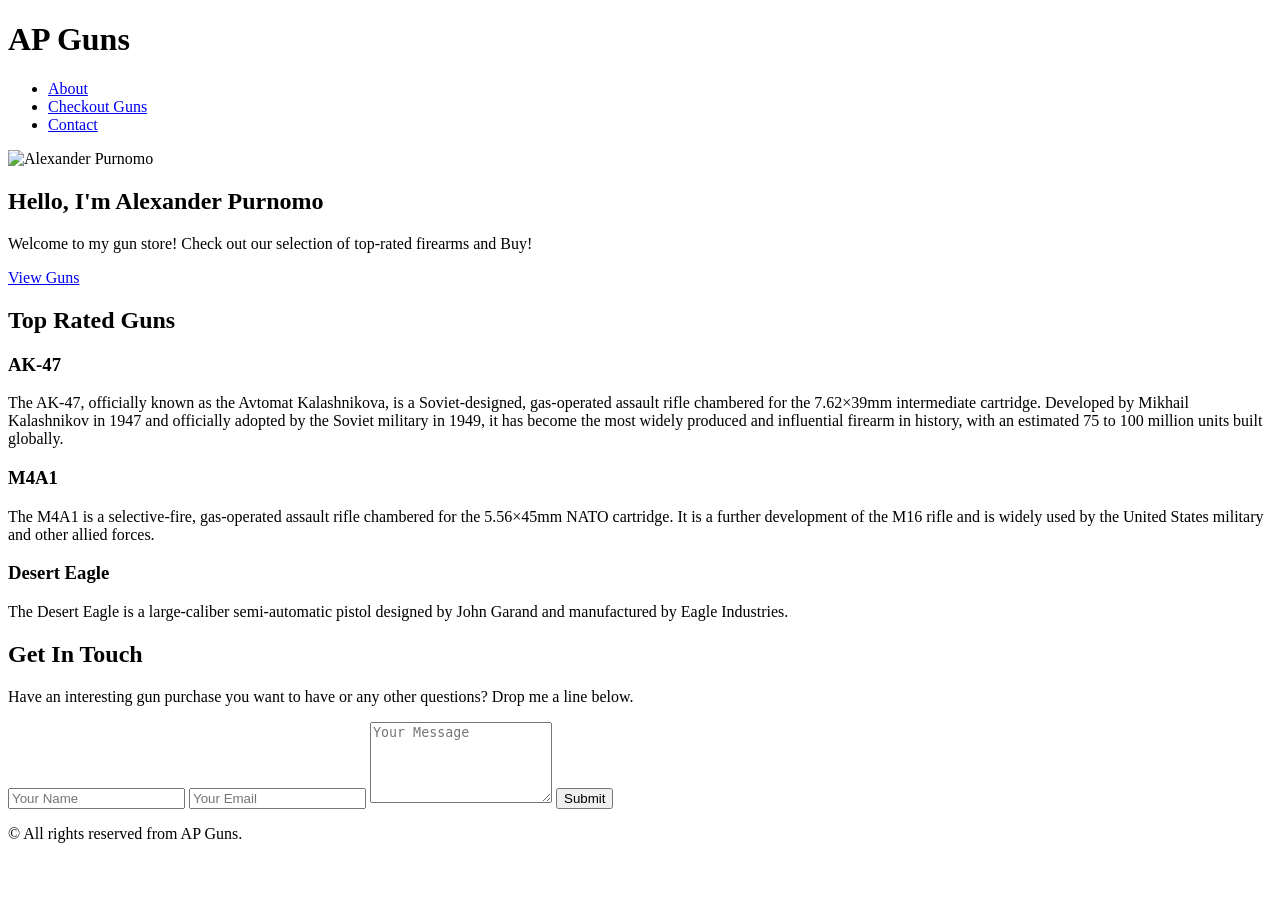
==== index.html @ 07946437 "FirstCommit" ====
<!DOCTYPE html>
<html lang="en">
<head>
    <meta charset="UTF-8">
    <meta name="viewport" content="width=device-width, initial-scale=1.0">
    <title>APGuns.com</title>
    <link rel="stylesheet" href="PW.css">
</head>
<body>

    <!-- Header & Navigation -->
    <header>
        <div class="container">
            <h1 class="logo">AP Guns</h1>
            <nav>
                <ul>
                    <li><a href="#about">About</a></li>
                    <li><a href="#projects">Checkout Guns</a></li>
                    <li><a href="#contact">Contact</a></li>
                </ul>
            </nav>
        </div>
    </header>

    <!-- Hero / About Section -->
    <section id="about" class="hero-section">
        <div class="container hero-content">
            <img src="ColtM4A1.png" alt="Alexander Purnomo">
            <h2>Hello, I'm Alexander Purnomo</h2>
            <p>Welcome to my gun store! Check out our selection of top-rated firearms and Buy!</p>
            <a href="#projects" class="btn">View Guns</a>
        </div>
    </section>

    <!-- Projects Section -->
    <section id="projects" class="projects-section">
        <div class="container">
            <h2>Top Rated Guns</h2>
            <div class="projects-grid">
                <div class="project-card">
                    <h3>AK-47</h3>
                    <p>The AK-47, officially known as the Avtomat Kalashnikova, is a Soviet-designed, gas-operated assault rifle chambered for the 7.62×39mm intermediate cartridge. Developed by Mikhail Kalashnikov in 1947 and officially adopted by the Soviet military in 1949, it has become the most widely produced and influential firearm in history, with an estimated 75 to 100 million units built globally.</p>
                </div>
                <div class="project-card">
                    <h3>M4A1</h3>
                    <p>The M4A1 is a selective-fire, gas-operated assault rifle chambered for the 5.56×45mm NATO cartridge. It is a further development of the M16 rifle and is widely used by the United States military and other allied forces.</p>
                </div>
                <div class="project-card">
                    <h3>Desert Eagle</h3>
                    <p>The Desert Eagle is a large-caliber semi-automatic pistol designed by John Garand and manufactured by Eagle Industries.</p>
                </div>
            </div>
        </div>
    </section>

    <!-- Contact Section -->
    <section id="contact" class="contact-section">
        <div class="container">
            <h2>Get In Touch</h2>
            <p>Have an interesting gun purchase you want to have or any other questions? Drop me a line below.</p>
            <form class="contact-form">
                <input type="text" placeholder="Your Name" required>
                <input type="email" placeholder="Your Email" required>
                <textarea placeholder="Your Message" rows="5" required></textarea>
                <button type="submit" class="btn">Submit</button>
            </form>
        </div>
    </section>

    <!-- Footer -->
    <footer>
        <div class="container">
            <p>&copy; All rights reserved from AP Guns.</p>
        </div>
    </footer>

</body>
</html>
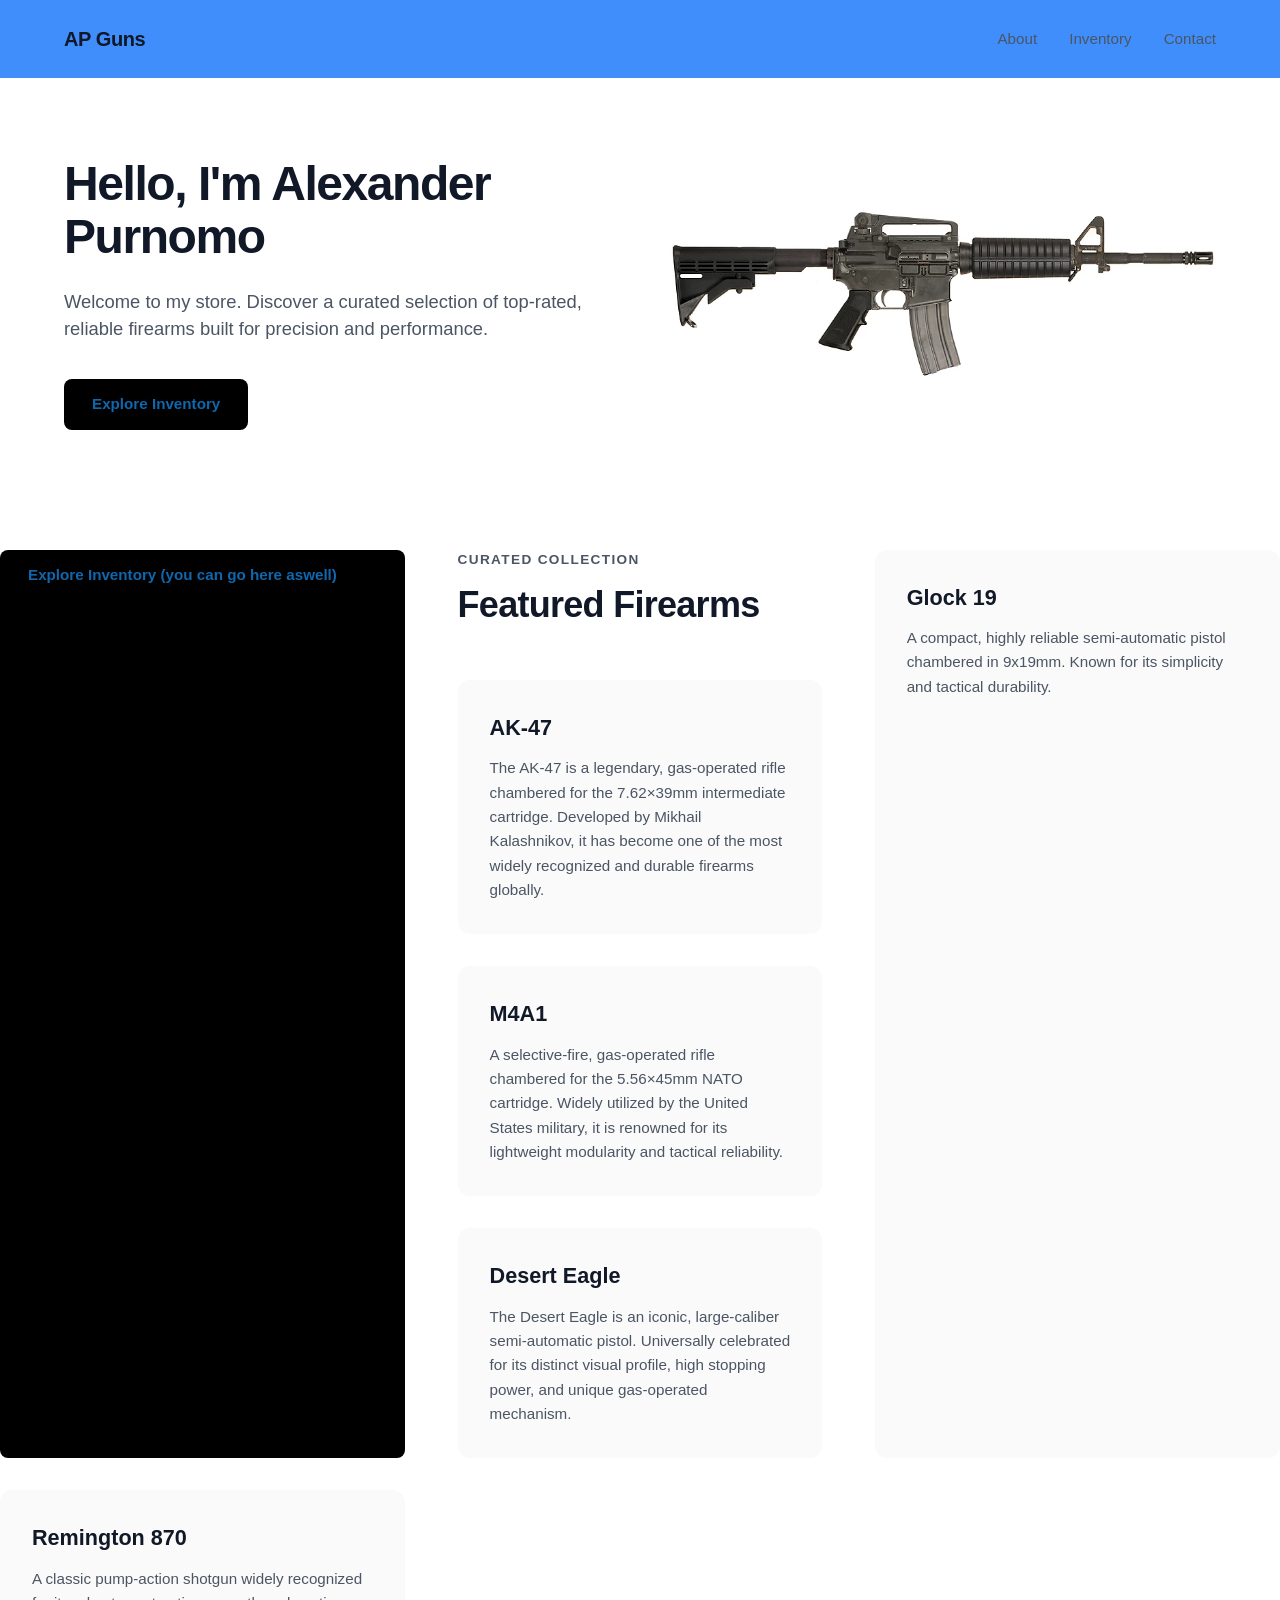
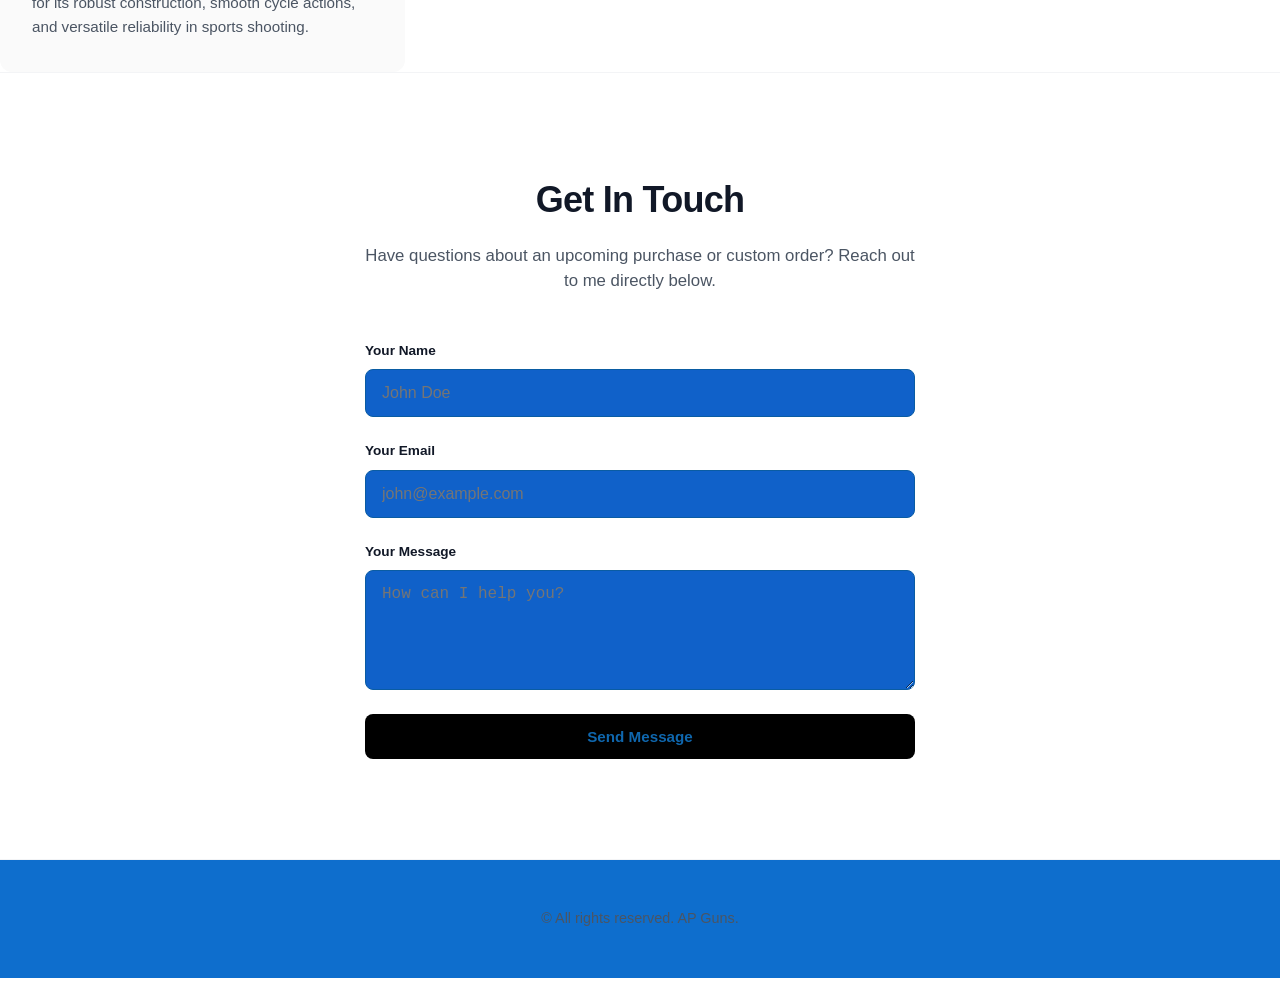
==== commit 85e3934f: "FirstCommit" ====
--- a/index.html
+++ b/index.html
@@ -3,20 +3,21 @@
 <head>
     <meta charset="UTF-8">
     <meta name="viewport" content="width=device-width, initial-scale=1.0">
-    <title>APGuns.com</title>
-    <link rel="stylesheet" href="PW.css">
+    <title>Our Inventory</title>
+    <!-- Both files link to the exact same style sheet -->
+    <link rel="stylesheet" href="style.css"> 
 </head>
 <body>
 
-    <!-- Header & Navigation -->
+    <!-- Navigation -->
     <header>
-        <div class="container">
-            <h1 class="logo">AP Guns</h1>
+        <div class="container header-flex">
+            <a href="#" class="logo">AP Guns</a>
             <nav>
-                <ul>
-                    <li><a href="#about">About</a></li>
-                    <li><a href="#projects">Checkout Guns</a></li>
-                    <li><a href="#contact">Contact</a></li>
+                <ul class="nav-links">
+                    <li><a href="about.html">About</a></li>
+                    <li><a href="inventory.html">Inventory</a></li>
+                    <li><a href="contact.html">Contact</a></li>
                 </ul>
             </nav>
         </div>
@@ -24,45 +25,92 @@
 
     <!-- Hero / About Section -->
     <section id="about" class="hero-section">
-        <div class="container hero-content">
-            <img src="ColtM4A1.png" alt="Alexander Purnomo">
-            <h2>Hello, I'm Alexander Purnomo</h2>
-            <p>Welcome to my gun store! Check out our selection of top-rated firearms and Buy!</p>
-            <a href="#projects" class="btn">View Guns</a>
-        </div>
-    </section>
-
-    <!-- Projects Section -->
-    <section id="projects" class="projects-section">
-        <div class="container">
-            <h2>Top Rated Guns</h2>
-            <div class="projects-grid">
-                <div class="project-card">
-                    <h3>AK-47</h3>
-                    <p>The AK-47, officially known as the Avtomat Kalashnikova, is a Soviet-designed, gas-operated assault rifle chambered for the 7.62×39mm intermediate cartridge. Developed by Mikhail Kalashnikov in 1947 and officially adopted by the Soviet military in 1949, it has become the most widely produced and influential firearm in history, with an estimated 75 to 100 million units built globally.</p>
-                </div>
-                <div class="project-card">
-                    <h3>M4A1</h3>
-                    <p>The M4A1 is a selective-fire, gas-operated assault rifle chambered for the 5.56×45mm NATO cartridge. It is a further development of the M16 rifle and is widely used by the United States military and other allied forces.</p>
-                </div>
-                <div class="project-card">
-                    <h3>Desert Eagle</h3>
-                    <p>The Desert Eagle is a large-caliber semi-automatic pistol designed by John Garand and manufactured by Eagle Industries.</p>
-                </div>
+        <div class="container hero-grid">
+            <div class="hero-text">
+                <h2>Hello, I'm Alexander Purnomo</h2>
+                <p>Welcome to my store. Discover a curated selection of top-rated, reliable firearms built for precision and performance.</p>
+                <a href="inventory.html" class="btn">Explore Inventory</a>
+            </div>
+            <div class="hero-image-wrapper">
+                <img src="ColtM4A1.webp" alt="Featured Firearm M4A1" class="hero-img">
             </div>
         </div>
     </section>
 
+<div class="inventory-grid">
+
+    <!-- Inside index.html - Hero Section -->
+     <a href="inventory.html" class="btn">Explore Inventory (you can go here aswell)</a>
+        <div class="container">
+            <p class="section-subtitle">Curated Collection</p>
+            <h2 class="section-title">Featured Firearms</h2>
+            
+            <div class="inventory-grid">
+                <article class="item-card">
+                    <div class="item-details">
+                        <h3>AK-47</h3>
+                        <p>The AK-47 is a legendary, gas-operated rifle chambered for the 7.62×39mm intermediate cartridge. Developed by Mikhail Kalashnikov, it has become one of the most widely recognized and durable firearms globally.</p>
+                    </div>
+                </article>
+
+                <article class="item-card">
+                    <div class="item-details">
+                        <h3>M4A1</h3>
+                        <p>A selective-fire, gas-operated rifle chambered for the 5.56×45mm NATO cartridge. Widely utilized by the United States military, it is renowned for its lightweight modularity and tactical reliability.</p>
+                    </div>
+                </article>
+
+                <article class="item-card">
+                    <div class="item-details">
+                        <h3>Desert Eagle</h3>
+                        <p>The Desert Eagle is an iconic, large-caliber semi-automatic pistol. Universally celebrated for its distinct visual profile, high stopping power, and unique gas-operated mechanism.</p>
+                    </div>
+                </article>
+            </div>
+        </div>
+    </section>
+    
+    <!-- 4. NEW PRODUCT: Glock 19 Card -->
+            <article class="item-card">
+                <div class="item-details">
+                    <h3>Glock 19</h3>
+                    <p>A compact, highly reliable semi-automatic pistol chambered in 9x19mm. Known for its simplicity and tactical durability.</p>
+                </div>
+            </article>
+
+            <!-- 5. NEW PRODUCT: Remington 870 Card -->
+            <article class="item-card">
+                <div class="item-details">
+                    <h3>Remington 870</h3>
+                    <p>A classic pump-action shotgun widely recognized for its robust construction, smooth cycle actions, and versatile reliability in sports shooting.</p>
+                </div>
+            </article>
+        </div>
+    </div>
+</section>
+
+
+
     <!-- Contact Section -->
     <section id="contact" class="contact-section">
-        <div class="container">
-            <h2>Get In Touch</h2>
-            <p>Have an interesting gun purchase you want to have or any other questions? Drop me a line below.</p>
+        <div class="container small-container">
+            <h2 class="section-title text-center">Get In Touch</h2>
+            <p class="section-desc text-center">Have questions about an upcoming purchase or custom order? Reach out to me directly below.</p>
+            
             <form class="contact-form">
-                <input type="text" placeholder="Your Name" required>
-                <input type="email" placeholder="Your Email" required>
-                <textarea placeholder="Your Message" rows="5" required></textarea>
-                <button type="submit" class="btn">Submit</button>
+                <div class="form-group">
+                    <label for="name">Your Name</label>
+                    <input type="text" id="name" placeholder="John Doe" required>
+                </div>
+                <div class="form-group">
+                    <label for="email">Your Email</label>
+                    <input type="email" id="email" placeholder="john@example.com" required>
+                </div>
+                <div class="form-group">
+                    <label for="message">Your Message</label>
+                    <textarea id="message" rows="5" placeholder="How can I help you?" required></textarea>
+                </div>
+                <button type="submit" class="btn btn-full">Send Message</button>
             </form>
         </div>
     </section>
@@ -70,7 +118,7 @@
     <!-- Footer -->
     <footer>
         <div class="container">
-            <p>&copy; All rights reserved from AP Guns.</p>
+            <p>&copy; All rights reserved. AP Guns.</p>
         </div>
     </footer>
 
--- a/style.css
+++ b/style.css
@@ -0,0 +1,268 @@
+/* Modern Typography & Reset */
+* {
+    margin: 0;
+    padding: 0;
+    box-sizing: border-box;
+}
+
+html {
+    scroll-behavior: smooth;
+}
+
+:root {
+    --bg-color: #ffffff;
+    --text-primary: #111827;
+    --text-secondary: #4b5563;
+    --accent-color: #000000; /* Sophisticated modern black accent */
+    --accent-hover: #2563eb; /* Modern vibrant blue for interaction */
+    --border-subtle: #f3f4f6;
+    --card-bg: #fafafa;
+}
+
+body {
+    font-family: -apple-system, BlinkMacSystemFont, "Segoe UI", Roboto, Helvetica, Arial, sans-serif;
+    color: var(--text-primary);
+    background-color: var(--bg-color);
+    line-height: 1.5;
+    -webkit-font-smoothing: antialiased;
+}
+
+/* Layout Utilities */
+.container {
+    width: 90%;
+    max-width: 1200px;
+    margin: 0 auto;
+}
+
+.small-container {
+    max-width: 550px;
+}
+
+/* Navigation Header */
+header {
+    background: rgba(15, 114, 252, 0.8);
+    backdrop-filter: blur(8px); /* Modern blurred background effect */
+    position: sticky;
+    top: 0;
+    z-index: 100;
+    padding: 24px 0;
+}
+
+.header-flex {
+    display: flex;
+    justify-content: space-between;
+    align-items: center;
+}
+
+.logo {
+    font-size: 1.25rem;
+    font-weight: 700;
+    letter-spacing: -0.02em;
+    text-decoration: none;
+    color: var(--text-primary);
+}
+
+.nav-links {
+    display: flex;
+    list-style: none;
+    gap: 32px;
+}
+
+.nav-links a {
+    text-decoration: none;
+    color: var(--text-secondary);
+    font-size: 0.95rem;
+    font-weight: 500;
+    transition: color 0.2s ease;
+}
+
+.nav-links a:hover {
+    color: var(--accent-hover);
+}
+
+/* Modern Side-by-Side Hero Section */
+.hero-section {
+    padding: 80px 0 120px 0;
+}
+
+.hero-grid {
+    display: grid;
+    grid-template-columns: 1fr 1fr;
+    gap: 60px;
+    align-items: center;
+}
+
+@media (max-width: 768px) {
+    .hero-grid {
+        grid-template-columns: 1fr;
+        text-align: center;
+        gap: 40px;
+    }
+}
+
+.hero-text h2 {
+    font-size: 3rem;
+    font-weight: 800;
+    letter-spacing: -0.03em;
+    line-height: 1.1;
+    margin-bottom: 24px;
+}
+
+.hero-text p {
+    font-size: 1.15rem;
+    color: var(--text-secondary);
+    margin-bottom: 36px;
+}
+
+.hero-image-wrapper {
+    display: flex;
+    justify-content: center;
+}
+
+.hero-img {
+    max-width: 100%;
+    height: auto;
+    border-radius: 12px;
+}
+
+/* Modern Typography Buttons */
+.btn {
+    display: inline-block;
+    background: var(--accent-color);
+    color: #0f67ae;
+    padding: 14px 28px;
+    text-decoration: none;
+    border-radius: 8px;
+    font-weight: 600;
+    font-size: 0.95rem;
+    border: none;
+    cursor: pointer;
+    transition: background-color 0.2s ease, transform 0.1s ease;
+}
+
+.btn:hover {
+    background: var(--accent-hover);
+}
+
+.btn:active {
+    transform: scale(0.98);
+}
+
+.btn-full {
+    width: 100%;
+}
+
+/* Clean Inventory Grid */
+.inventory-section {
+    padding: 100px 0;
+    border-top: 1px solid var(--border-subtle);
+}
+
+.section-subtitle {
+    font-size: 0.85rem;
+    text-transform: uppercase;
+    letter-spacing: 0.1em;
+    font-weight: 700;
+    color: var(--text-secondary);
+    margin-bottom: 8px;
+}
+
+.section-title {
+    font-size: 2.25rem;
+    font-weight: 800;
+    letter-spacing: -0.02em;
+    margin-bottom: 48px;
+}
+
+.inventory-grid {
+    display: grid;
+    grid-template-columns: repeat(auto-fit, minmax(320px, 1fr));
+    gap: 32px;
+}
+
+.item-card {
+    background: var(--card-bg);
+    border-radius: 12px;
+    padding: 32px;
+    transition: transform 0.2s ease;
+}
+
+.item-card:hover {
+    transform: translateY(-4px); /* Interactive lifting effect */
+}
+
+.item-card h3 {
+    font-size: 1.35rem;
+    font-weight: 700;
+    margin-bottom: 12px;
+}
+
+.item-card p {
+    color: var(--text-secondary);
+    font-size: 0.95rem;
+    line-height: 1.6;
+}
+
+/* Modern Form Elements */
+.contact-section {
+    padding: 100px 0;
+    border-top: 1px solid var(--border-subtle);
+}
+
+.section-desc {
+    color: var(--text-secondary);
+    margin-top: -32px;
+    margin-bottom: 48px;
+    font-size: 1.05rem;
+}
+
+.text-center {
+    text-align: center;
+}
+
+.contact-form {
+    display: flex;
+    flex-direction: column;
+    gap: 24px;
+}
+
+.form-group {
+    display: flex;
+    flex-direction: column;
+    gap: 8px;
+}
+
+.form-group label {
+    font-size: 0.85rem;
+    font-weight: 600;
+    color: var(--text-primary);
+}
+
+.contact-form input, 
+.contact-form textarea {
+    width: 100%;
+    padding: 14px 16px;
+    border: 1px solid hwb(208 4% 36%);
+    border-radius: 8px;
+    font-size: 1rem;
+    color: var(--text-primary);
+    background-color: #1061c9;
+    transition: border-color 0.2s ease, box-shadow 0.2s ease;
+}
+
+.contact-form input:focus, 
+.contact-form textarea:focus {
+    outline: none;
+    border-color: var(--accent-hover);
+    box-shadow: 0 0 0 4px rgba(37, 99, 235, 0.1); /* Subtle focal ring */
+}
+
+/* Footer */
+footer {
+    background: #0e6ecd;
+    color: var(--text-secondary);
+    text-align: center;
+    padding: 48px 0;
+    font-size: 0.9rem;
+    border-top: 1px solid var(--border-subtle);
+}
